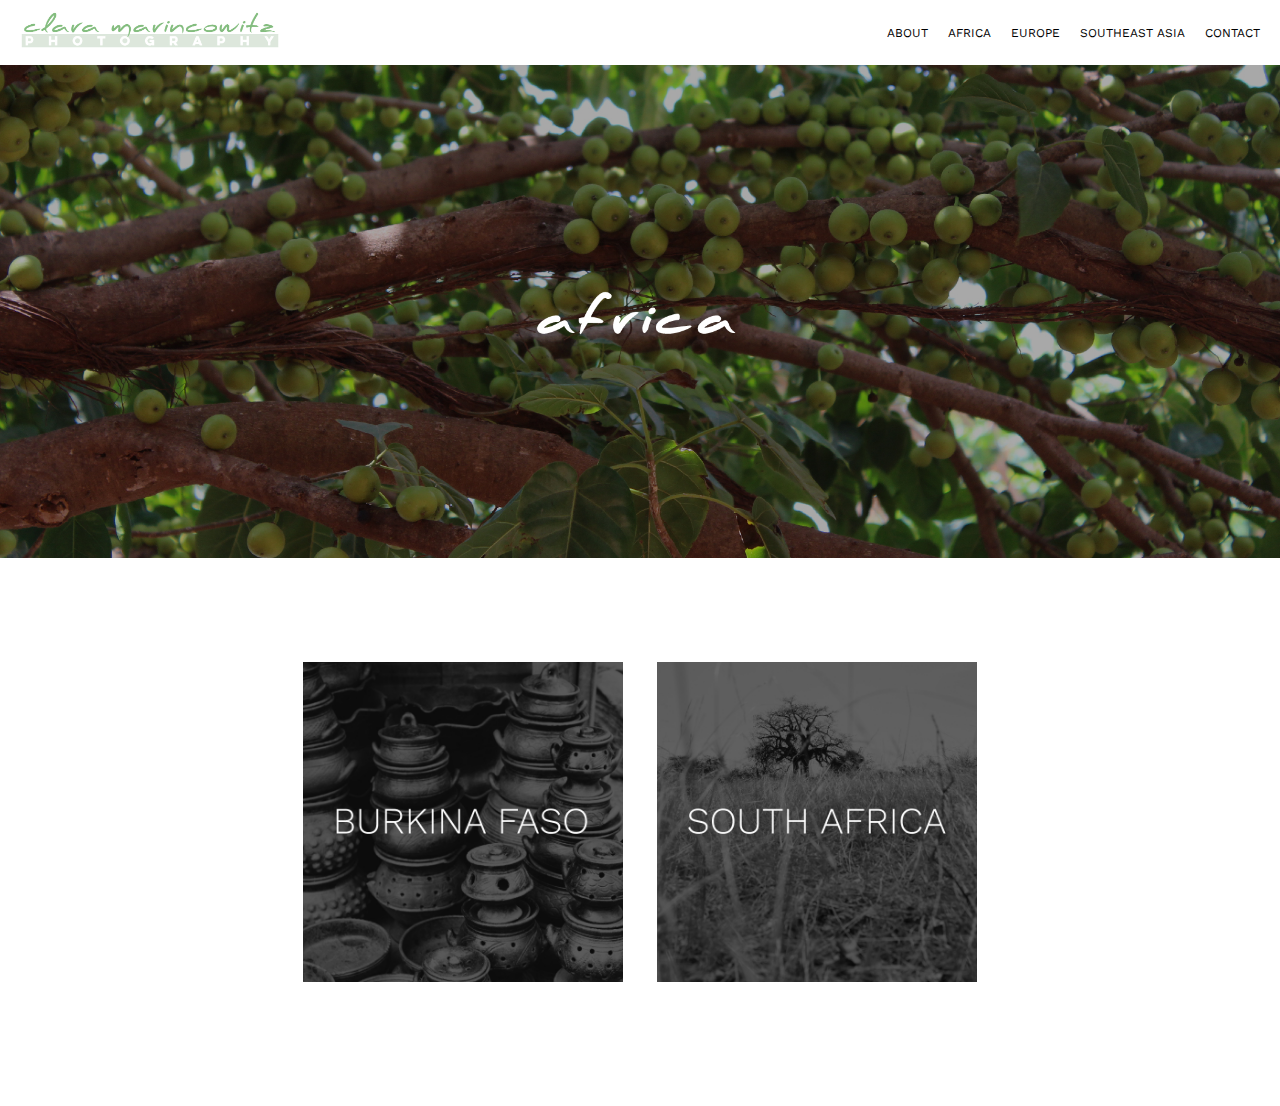
==== africa.html @ 5947ab51 "Photography website version 1" ====
<!DOCTYPE html>
<html lang="en">
<head>
    <meta charset="UTF-8">
    <meta name="viewport" content="width=device-width, initial-scale=1.0">
    <title> Africa - Clara Marincowitz Photography</title>
    <link rel="stylesheet" href="styles.css">
    <link href="https://fonts.googleapis.com/css2?family=Work+Sans:wght@400;700&display=swap" rel="stylesheet">
</head>
<body>
    <div class="container">
        <header>
            <div class="header-content">
                <h1>
                    <img src="images/logo.jpg" alt="Clara Marincowitz Photography Logo">
                </h1>
            <nav>
                <ul>
                    <li><a href="index.html">ABOUT</a></li>
                    <li><a href="africa.html">AFRICA</a></li>
                    <li><a href="europe.html">EUROPE</a></li>
                    <li><a href="southeastasia.html">SOUTHEAST ASIA</a></li>
                    <li><a href="contact.html">CONTACT</a></li>
                </ul>
            </nav>
        </div>
        </header>
        <main>
            <section id = "banner">
                <img src="images/africa.jpg" alt="Fig Tree">
            </section>
            <section id="photograph links">
                <div class="linked-images">
                    <a href="burkinafaso.html">
                        <img src="images/burkinafaso-01.jpg" alt="Burkina Faso">
                    </a>
                    <a href="southafrica.html">
                        <img src="images/southafrica.jpg" alt="South Africa">
                    </a>
                </div>
            </section>
        </main>
        <!-- Footer can be the same as in your index.html -->
        <footer>
            <!-- Footer content -->
        </footer>
    </div>
</body>
</html>
---- styles.css ----
html {
    overflow-y: scroll;
}

body, h1, h2, h3, p {
    margin: 0;
    padding: 0;
}

.container {
    width: 100%;
    margin: 0 auto;
}

header h1 {
    margin: 0.1em 0; /* 0.5em */
    margin-left: 20px;
    text-align: left; /* This will center the contents of the h1 tag */
}

header h1 img {
    max-width: 30%; /* This ensures the image is responsive and fits within its container */
    height: auto; /* This maintains the aspect ratio of the image 
    display: inline-block; /* This allows text-align center to work on the image */
}

.header-content {
    display: flex;
    justify-content: space-between; /* Distribute space between logo and nav */
    align-items: center; /* Center items vertically */
}

nav ul {
    display: flex;
    list-style-type: none;
    padding: 0;
    margin: 0;
    align-items: center; /* Center items vertically if your nav has multiple lines */
}

nav ul li {
    display: inline;
    margin-right: 20px;
}

nav ul li a {
    text-decoration: none;
    color: #000;
    font-family: 'Work Sans', sans-serif; /* Using the imported Work Sans font */
    font-size: 0.75em;
    white-space: nowrap; 
}

#banner img {
    max-width: 100%; /* This ensures the image is responsive and fits within its container */
    height: auto;
    margin-bottom: 100px
}

h1 {
    font-size: 3em;
    margin-top: 0.5em;
}

main {
    background: #fff;
}

.linked-images {
    text-align: center
}

.linked-images a {
    /* display: inline-block*/
    margin-right: 30px;  /* Adds space between the images */

    text-decoration: none;
    color: #000;
    font-family: 'Work Sans', sans-serif; /* Using the imported Work Sans font */
    font-size: 0.75em;
}

/* Removes margin from the last image */

.linked-images a:last-child {
    margin-right: 0;  
}

.linked-images img {
    max-width: 25%; 
    height: auto;
}

/*
.flex-center {
    display: flex;
    justify-content: center;
}

.flex-center-w40 {
    display: flex;
    justify-content: center;
    width: 40%;
    height: auto;
}
*/

#about {
/*    padding: 100px;*/
    font-family: 'Work Sans', sans-serif;
    font-size: 0.85em;
    text-align: center;
    margin-left: 300px;
    margin-right: 300px
}

.role {
    margin-bottom: 0px;
}

.role h3 {
    font-size: 1.5em;
    color: #000;
    margin-bottom: 5px;
    font-family: 'Work Sans', sans-serif; /* Using the imported Work Sans font */
}

.role p {
    font-size: 1em;
    line-height: 1.5;
    color: #333;
    font-family: 'Work Sans', sans-serif;
}

footer {
    text-align: center;
    padding: 10px;
    margin-bottom: 100px
}

footer img {
    width: 32px;
    height: 32px;
    margin: 0 10px;
}

/* ...previous CSS... */

footer img {
    width: 32px;
    height: 32px;
    margin: 0 10px;
}

/* Additional Styles */

h2 {
    padding-top: 100px;
    text-align: center
}

h2 img {
    max-width: 90%; /* This ensures the image is responsive and fits within its container */
    height: auto; /* This maintains the aspect ratio of the image 
    display: inline-block; /* This allows text-align center to work on the image */
}


/*DELETE LATER?

/* Utility classes for images to be used in HTML */
.img-placeholder {
    background-color: #ccc;
    width: 100%; /* Adjust as needed */
    height: 200px; /* Adjust as needed */
    display: block;
    color: #333;
    text-align: center;
    line-height: 200px; /* Same as height to center text vertically */
    font-size: 1em;
    margin-bottom: 20px;
}

/* Responsive design adjustments */
@media (max-width: 768px) {
    .container {
        width: 95%;
    }

    nav ul li {
        display: block;
        margin-bottom: 10px;
    }

    nav ul li a {
        display: block;
    }

    .role {
        padding: 10px;
    }
}
*/

.photos-content {
    text-align: center;
}

.photos-content img {
    display: block;
    margin: 10px auto;
}

.image-container {
    display: flex;
    justify-content: center;
    align-items: center;
    gap: 30px; /* This creates space between the images */
    margin-top: 10px; /* This adds space above the images */
    margin-bottom: 30px;
}

.side-by-side-image {
    width: 30%; /* Adjust this value to control image size */
    max-width: 500px; /* Optional: set a maximum width for larger screens */
    height: auto;
}

.centered-image-container {
    display: flex;
    justify-content: center;
    margin-top: 30px; /* Adds space between the top images and the centered image */
    margin-bottom: 30px;
}

.centered-image {
    width: 50%; /* Adjust this value to control the size of the centered image */
    max-width: 800px; /* Optional: set a maximum width for larger screens */
    height: auto;
}
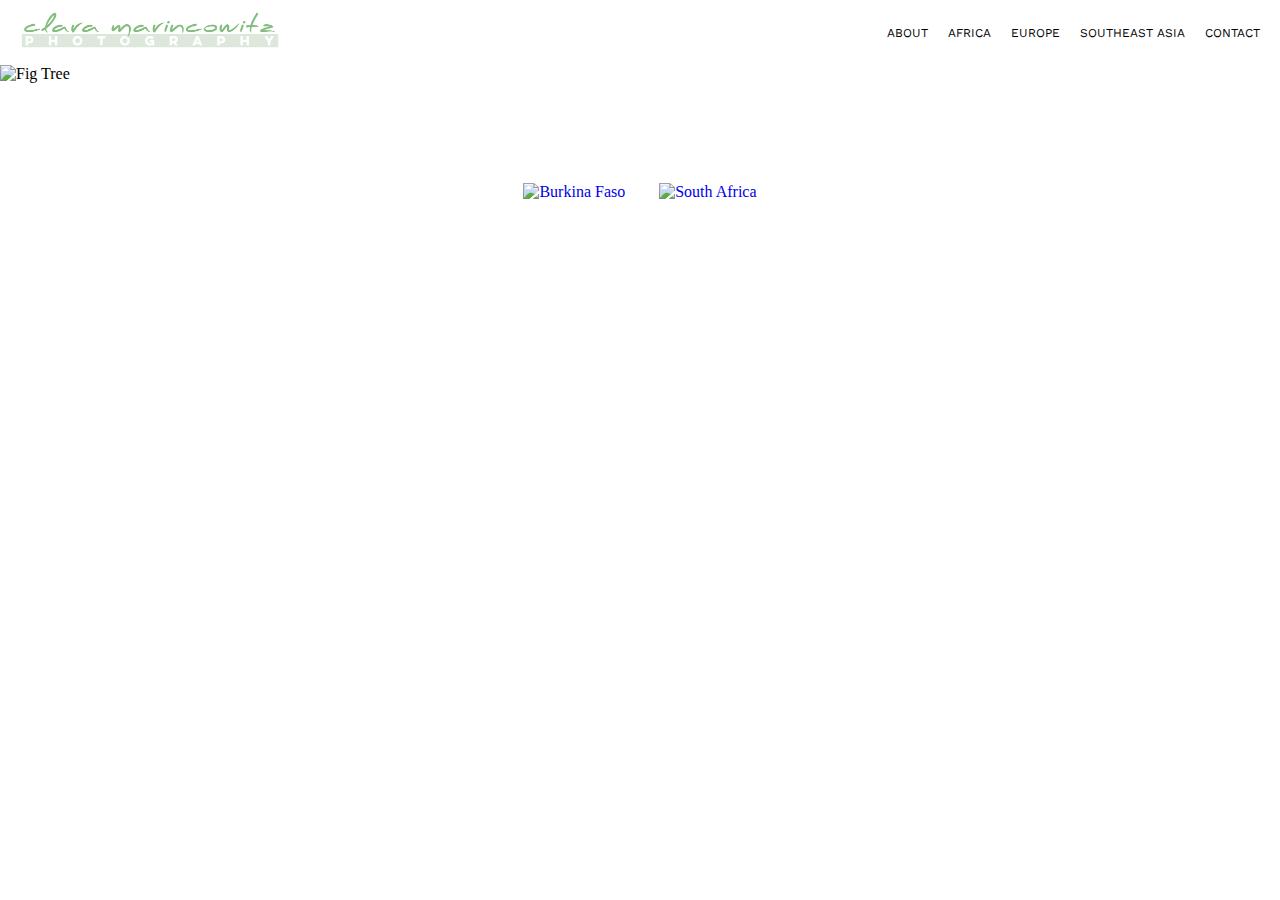
==== commit 9cb65439: "html close tags" ====
--- a/africa.html
+++ b/africa.html
@@ -27,15 +27,15 @@
         </header>
         <main>
             <section id = "banner">
-                <img src="images/africa.jpg" alt="Fig Tree">
+                <img src="images/banners/africa.jpg" alt="Fig Tree">
             </section>
             <section id="photograph links">
                 <div class="linked-images">
                     <a href="burkinafaso.html">
-                        <img src="images/burkinafaso-01.jpg" alt="Burkina Faso">
+                        <img src="images/countries/burkinafaso.jpg" alt="Burkina Faso">
                     </a>
                     <a href="southafrica.html">
-                        <img src="images/southafrica.jpg" alt="South Africa">
+                        <img src="images/countries/southafrica.jpg" alt="South Africa">
                     </a>
                 </div>
             </section>
@@ -46,4 +46,4 @@
         </footer>
     </div>
 </body>
-</html>+</html>
--- a/styles.css
+++ b/styles.css
@@ -1,16 +1,18 @@
 html {
-    overflow-y: scroll;
-}
-
-body, h1, h2, h3, p {
-    margin: 0;
-    padding: 0;
+    overflow-y: scroll; /* ensures that a vertical scrollbar is always present on the page */
+}
+
+body, h1 { 
+    margin: 0; /*ensures that content displays to edge of page */
+    padding: 0; /*ensures that content displays to edge of page */
 }
 
 .container {
-    width: 100%;
+    width: 100%; /* creating responsive layouts or centering content within a page */
     margin: 0 auto;
 }
+
+/* Logo formatting */
 
 header h1 {
     margin: 0.1em 0; /* 0.5em */
@@ -20,8 +22,8 @@
 
 header h1 img {
     max-width: 30%; /* This ensures the image is responsive and fits within its container */
-    height: auto; /* This maintains the aspect ratio of the image 
-    display: inline-block; /* This allows text-align center to work on the image */
+    min-width: 220px;
+    height: auto; 
 }
 
 .header-content {
@@ -29,6 +31,13 @@
     justify-content: space-between; /* Distribute space between logo and nav */
     align-items: center; /* Center items vertically */
 }
+
+h1 {
+    font-size: 3em;
+    margin-top: 0.5em;
+}
+
+/* Navigation bar formatting */
 
 nav ul {
     display: flex;
@@ -51,190 +60,276 @@
     white-space: nowrap; 
 }
 
+/* Banner image formatting */
+
+main {
+    background: #fff; /* ensures a white background */
+}
+
 #banner img {
     max-width: 100%; /* This ensures the image is responsive and fits within its container */
     height: auto;
     margin-bottom: 100px
 }
 
-h1 {
-    font-size: 3em;
-    margin-top: 0.5em;
-}
-
-main {
-    background: #fff;
-}
+/* Country links formatting */
 
 .linked-images {
-    text-align: center
+    text-align: center;
 }
 
 .linked-images a {
-    /* display: inline-block*/
     margin-right: 30px;  /* Adds space between the images */
-
     text-decoration: none;
-    color: #000;
-    font-family: 'Work Sans', sans-serif; /* Using the imported Work Sans font */
-    font-size: 0.75em;
-}
-
-/* Removes margin from the last image */
-
-.linked-images a:last-child {
+}
+
+.linked-images a:last-child { /* Removes margin from the last image */
     margin-right: 0;  
 }
 
 .linked-images img {
     max-width: 25%; 
     height: auto;
-}
-
-/*
-.flex-center {
-    display: flex;
-    justify-content: center;
-}
-
-.flex-center-w40 {
-    display: flex;
-    justify-content: center;
-    width: 40%;
-    height: auto;
-}
-*/
-
-#about {
-/*    padding: 100px;*/
-    font-family: 'Work Sans', sans-serif;
-    font-size: 0.85em;
-    text-align: center;
-    margin-left: 300px;
-    margin-right: 300px
-}
-
-.role {
-    margin-bottom: 0px;
-}
-
-.role h3 {
-    font-size: 1.5em;
-    color: #000;
-    margin-bottom: 5px;
-    font-family: 'Work Sans', sans-serif; /* Using the imported Work Sans font */
-}
-
-.role p {
-    font-size: 1em;
-    line-height: 1.5;
-    color: #333;
-    font-family: 'Work Sans', sans-serif;
-}
-
-footer {
-    text-align: center;
-    padding: 10px;
-    margin-bottom: 100px
-}
-
-footer img {
-    width: 32px;
-    height: 32px;
-    margin: 0 10px;
-}
-
-/* ...previous CSS... */
-
-footer img {
-    width: 32px;
-    height: 32px;
-    margin: 0 10px;
-}
-
-/* Additional Styles */
-
-h2 {
-    padding-top: 100px;
-    text-align: center
-}
-
-h2 img {
-    max-width: 90%; /* This ensures the image is responsive and fits within its container */
-    height: auto; /* This maintains the aspect ratio of the image 
-    display: inline-block; /* This allows text-align center to work on the image */
-}
-
-
-/*DELETE LATER?
-
-/* Utility classes for images to be used in HTML */
-.img-placeholder {
-    background-color: #ccc;
-    width: 100%; /* Adjust as needed */
-    height: 200px; /* Adjust as needed */
-    display: block;
-    color: #333;
-    text-align: center;
-    line-height: 200px; /* Same as height to center text vertically */
-    font-size: 1em;
-    margin-bottom: 20px;
-}
-
-/* Responsive design adjustments */
-@media (max-width: 768px) {
-    .container {
-        width: 95%;
-    }
-
-    nav ul li {
-        display: block;
-        margin-bottom: 10px;
-    }
-
-    nav ul li a {
-        display: block;
-    }
-
-    .role {
-        padding: 10px;
-    }
-}
-*/
-
-.photos-content {
-    text-align: center;
-}
-
-.photos-content img {
-    display: block;
-    margin: 10px auto;
-}
+    margin-bottom: 100px;
+}
+
+/* Photo pages image formatting */
 
 .image-container {
     display: flex;
     justify-content: center;
     align-items: center;
-    gap: 30px; /* This creates space between the images */
-    margin-top: 10px; /* This adds space above the images */
+    gap: 30px;
+    margin-top: 10px;
     margin-bottom: 30px;
 }
 
 .side-by-side-image {
-    width: 30%; /* Adjust this value to control image size */
-    max-width: 500px; /* Optional: set a maximum width for larger screens */
+    width: 30%;
+    max-width: 500px;
     height: auto;
 }
 
 .centered-image-container {
     display: flex;
     justify-content: center;
-    margin-top: 30px; /* Adds space between the top images and the centered image */
+    margin-top: 30px;
     margin-bottom: 30px;
 }
 
 .centered-image {
-    width: 50%; /* Adjust this value to control the size of the centered image */
+    width: 50%;
+    max-width: 800px;
+    height: auto;
+}
+
+/* tooltip styles */
+
+.image-wrapper {
+    position: relative;
+    display: inline-block;
+    width: 30%; /* Match the width of side-by-side-image */
+}
+
+.centered-image-container .image-wrapper {
+    width: 50%; /* Match the width of centered-image */
+}
+
+.image-wrapper img {
+    width: 100%;
+    height: auto;
+}
+
+.tooltip {
+    visibility: hidden;
+    width: 80%;
+    background-color: rgba(0, 0, 0, 0.7);
+    color: #fff;
+    text-align: center;
+    border-radius: 6px;
+    padding: 10px;
+    position: absolute;
+    z-index: 1;
+    top: 50%;
+    left: 50%;
+    transform: translate(-50%, -50%);
+    opacity: 0;
+    transition: opacity 0.3s;
+    font-family: 'Work Sans', sans-serif;
+    font-size: 14px;
+    line-height: 1.4;
+}
+
+.image-wrapper:hover .tooltip {
+    visibility: visible;
+    opacity: 1;
+}
+
+/* About page text and image formatting */
+
+.about-centered-image-container {
+    display: flex;
+    justify-content: center;
+    margin-top: 80px; /* Adds space between the top images and the centered image */
+    margin-bottom: 80px;
+}
+
+.about-centered-image {
+    width: 40%; /* Adjust this value to control the size of the centered image */
     max-width: 800px; /* Optional: set a maximum width for larger screens */
     height: auto;
-}+}
+
+.centered-text {
+    display: flex;
+    justify-content: center;
+    align-items: center;
+    font-family: 'Work Sans', sans-serif;
+    font-size: 0.9em;
+    text-align: center; 
+}
+
+.centered-text p {
+    max-width: 600px; /* Adjust this value to your desired width */
+    padding: 0 400px; /* This adds some padding on the sides */
+}
+
+/*MOBILE SITE*/
+
+@media screen and (max-width: 768px) {
+    
+/*Displays photos on mobile site underneath each other */
+    
+    .image-container {
+        flex-direction: column;
+        gap: 10px;
+        margin-top: 10px;
+        margin-bottom: 0px;
+    }
+    
+    .centered-image-container {
+        margin-top: 10px; /* Adds space between the top images and the centered image */
+        margin-bottom: 0px;
+    }
+    
+    .side-by-side-image {
+        width: 100%;
+    }
+    
+    .centered-image {
+        width: 100%;
+    }
+    
+/* remove tooltip from mobile site */
+    
+    .image-wrapper {
+        width: 100% !important;
+        display: flex;
+        justify-content: center;
+    }
+
+    .tooltip {
+        display: none;
+    }
+    
+/* Changes display for logo and navbar in mobile site */
+    
+    .header-content {
+        flex-direction: column;
+        align-items: center;
+    }
+
+    header h1 {
+        margin: 10px 0;
+        text-align: center;
+        margin-bottom: 0px;
+    }
+
+    header h1 img {
+        max-width: 80%;
+        min-width: 150px;
+    }
+
+    nav {
+        width: 100%;
+        overflow-x: auto;
+    }
+
+    nav ul {
+        flex-direction: row;
+        justify-content: center;
+        flex-wrap: nowrap;
+        width: 100%;
+    }
+
+    nav ul li {
+        margin: 0 5px;
+    }
+
+    nav ul li a {
+        font-size: 0.6em;
+        padding: 5px 3px;
+        display: block;
+    }
+    
+/* changes display for country links in mobile site */
+    
+    .linked-images {
+        display: flex;
+        flex-direction: column;
+        align-items: center;
+        gap: 20px;
+    }
+
+    .linked-images a {
+        display: flex;
+        justify-content: center;
+        width: 100%;
+        margin-right: 0;
+    }
+
+    .linked-images img {
+        max-width: 100%;
+        height: auto;
+        margin-bottom: 0px;
+    }
+    
+/* changes display for banners in mobile site */
+    #banner img {
+        max-width: 100%; /* This ensures the image is responsive and fits within its container */
+        height: auto;
+        margin-top: 10px;
+        margin-bottom: 15px;
+    }
+    
+/* changes display for about content in mobile site */
+    
+    .about-centered-image-container {
+        display: flex;
+        justify-content: center;
+        margin-top: 20px; /* Adds space between the top images and the centered image */
+        margin-bottom: 80px;
+    }
+
+    .about-centered-image {
+        width: 50%; /* Adjust this value to control the size of the centered image */
+        max-width: 800px; /* Optional: set a maximum width for larger screens */
+        height: auto;
+    }
+
+    .centered-text {
+        display: flex;
+        justify-content: center;
+        align-items: center;
+        font-family: 'Work Sans', sans-serif;
+        font-size: 0.6em;
+        text-align: justify; /* This justifies the text */
+    }
+
+    .centered-text p {
+        max-width: 600px; /* Adjust this value to your desired width */
+        padding: 0 50px; /* This adds some padding on the sides */    
+    }
+
+}
+    